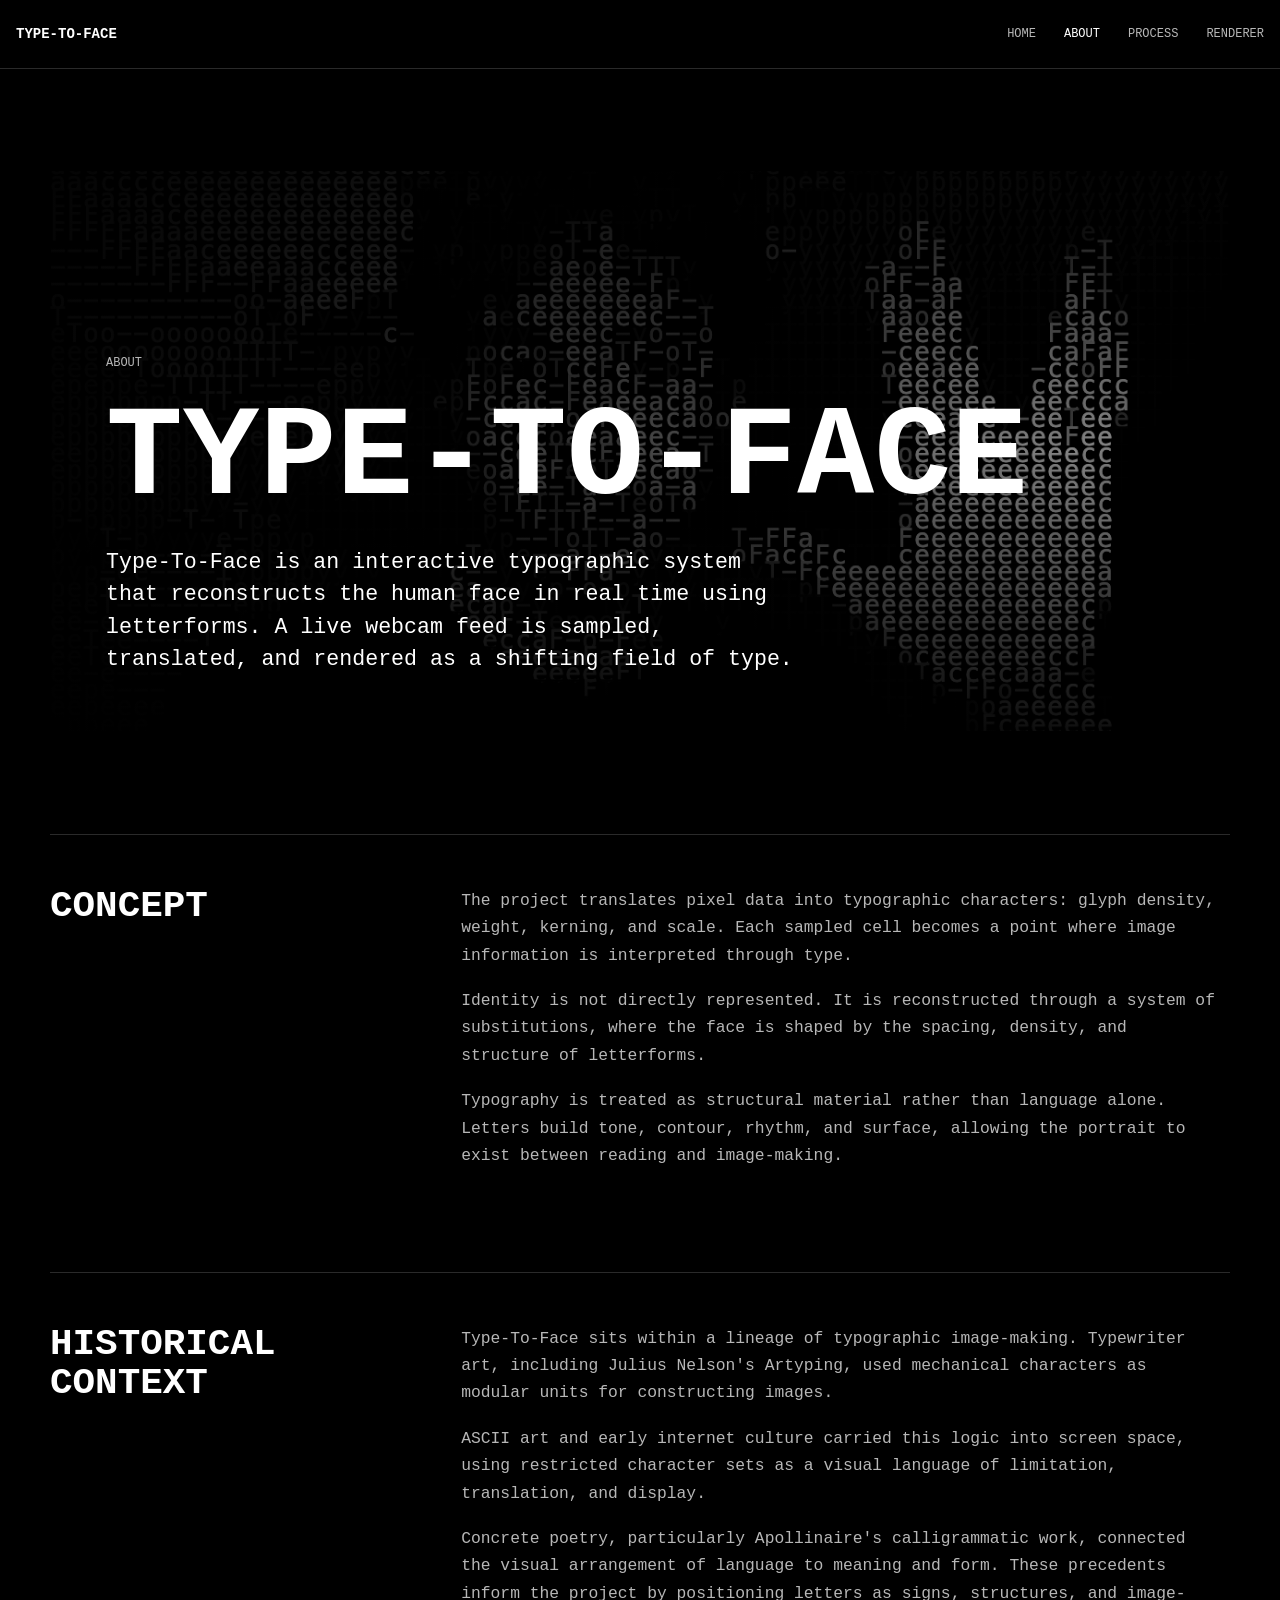
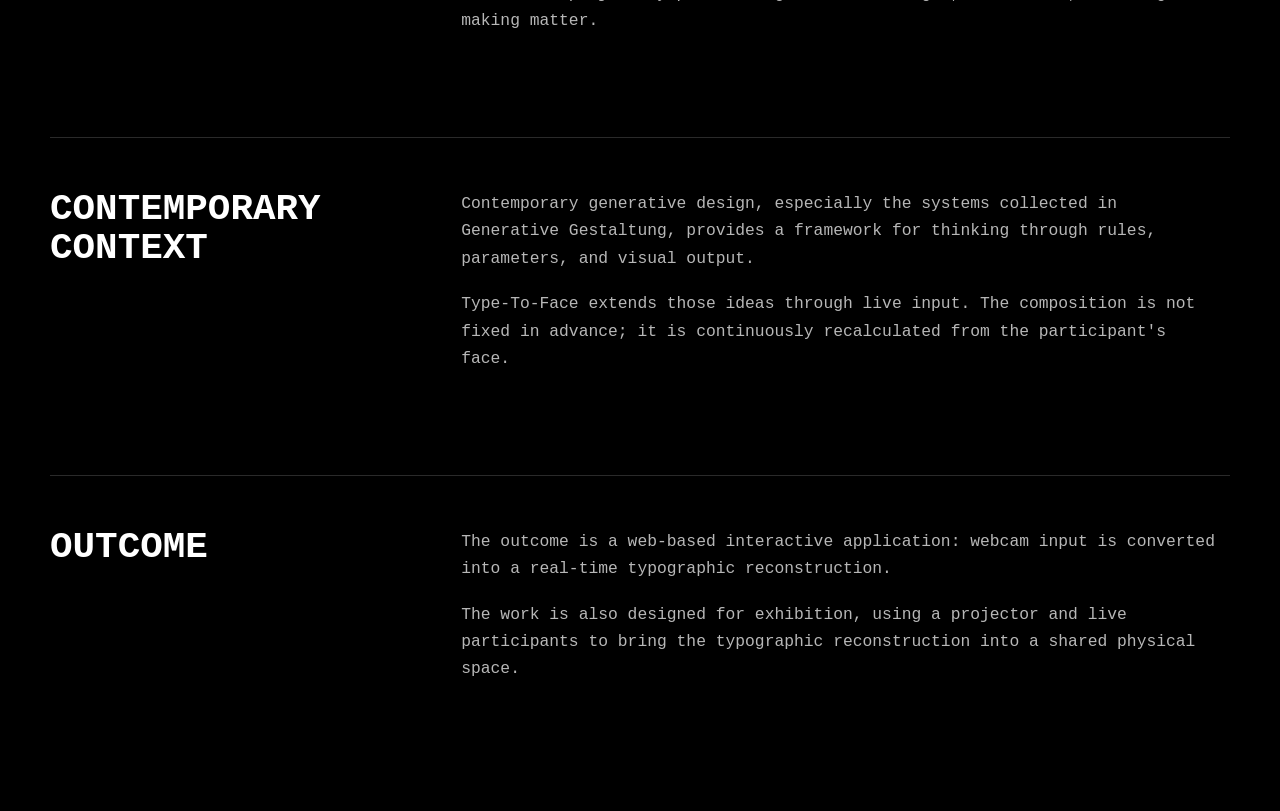
==== about.html @ c5fe8e37 "added process and about page" ====
<!doctype html>
<html lang="en">
  <head>
    <meta charset="utf-8" />
    <meta name="viewport" content="width=device-width, initial-scale=1" />
    <title>Type-To-Face | About</title>
    <link rel="stylesheet" href="style.css" />
  </head>
  <body>
    <div id="top" class="app">
      <header class="siteHeader">
        <nav class="siteNav" aria-label="Primary navigation">
          <a class="wordmark" href="index.html" aria-label="Type-To-Face home"
            >Type-To-Face</a
          >
          <div class="navLinks">
            <a href="index.html">Home</a>
            <a href="about.html" aria-current="page">About</a>
            <a href="process.html">Process</a>
            <a href="render.html">Renderer</a>
          </div>
        </nav>
      </header>

      <main class="contentPage" aria-labelledby="aboutTitle">
        <article class="textDocument">
          <!-- ABOUT HERO: edit the text here; the background image is set in style.css. -->
          <header class="pageIntro aboutIntro">
            <p class="kicker">About</p>
            <h1 id="aboutTitle">Type-To-Face</h1>
            <p class="lede">
              Type-To-Face is an interactive typographic system that
              reconstructs the human face in real time using letterforms. A live
              webcam feed is sampled, translated, and rendered as a shifting
              field of type.
            </p>
          </header>

          <!-- Concept section: keep this focused on type as material. -->
          <section class="textSection" aria-labelledby="conceptTitle">
            <h2 id="conceptTitle">Concept</h2>
            <div class="sectionBody">
              <p>
                The project translates pixel data into typographic characters:
                glyph density, weight, kerning, and scale. Each sampled cell
                becomes a point where image information is interpreted through
                type.
              </p>
              <p>
                Identity is not directly represented. It is reconstructed
                through a system of substitutions, where the face is shaped by
                the spacing, density, and structure of letterforms.
              </p>
              <p>
                Typography is treated as structural material rather than
                language alone. Letters build tone, contour, rhythm, and
                surface, allowing the portrait to exist between reading and
                image-making.
              </p>
            </div>
          </section>

          <!-- Historical context section: these references come from the proposal dossier. -->
          <section class="textSection" aria-labelledby="historyTitle">
            <h2 id="historyTitle">Historical Context</h2>
            <div class="sectionBody">
              <p>
                Type-To-Face sits within a lineage of typographic image-making.
                Typewriter art, including Julius Nelson's Artyping, used
                mechanical characters as modular units for constructing images.
              </p>
              <p>
                ASCII art and early internet culture carried this logic into
                screen space, using restricted character sets as a visual
                language of limitation, translation, and display.
              </p>
              <p>
                Concrete poetry, particularly Apollinaire's calligrammatic work,
                connected the visual arrangement of language to meaning and
                form. These precedents inform the project by positioning letters
                as signs, structures, and image-making matter.
              </p>
            </div>
          </section>

          <!-- Contemporary context section: keep the focus on generative design and live input. -->
          <section class="textSection" aria-labelledby="contemporaryTitle">
            <h2 id="contemporaryTitle">Contemporary Context</h2>
            <div class="sectionBody">
              <p>
                Contemporary generative design, especially the systems collected
                in Generative Gestaltung, provides a framework for thinking
                through rules, parameters, and visual output.
              </p>
              <p>
                Type-To-Face extends those ideas through live input. The
                composition is not fixed in advance; it is continuously
                recalculated from the participant's face.
              </p>
            </div>
          </section>

          <!-- Outcome section: update this if the exhibition format changes. -->
          <section class="textSection" aria-labelledby="outcomeTitle">
            <h2 id="outcomeTitle">Outcome</h2>
            <div class="sectionBody">
              <p>
                The outcome is a web-based interactive application: webcam input
                is converted into a real-time typographic reconstruction.
              </p>
              <p>
                The work is also designed for exhibition, using a projector and
                live participants to bring the typographic reconstruction into a
                shared physical space.
              </p>
            </div>
          </section>
        </article>
      </main>
    </div>
  </body>
</html>
---- style.css ----
:root {
  --bg: #000000;
  --surface: #050505;
  --surface-strong: #0d0d0d;
  --text: #ffffff;
  --muted: #b7b7b7;
  --line: #2a2a2a;
  --line-strong: #ffffff;
}

* {
  box-sizing: border-box;
}

html {
  background: var(--bg);
  scroll-behavior: smooth;
}

body {
  margin: 0;
  min-height: 100vh;
  font-family: "IBM Plex Mono", "SFMono-Regular", Menlo, Consolas, monospace;
  background: var(--bg);
  color: var(--text);
  letter-spacing: 0;
}

a {
  color: inherit;
}

.app {
  min-height: 100vh;
  min-height: 100svh;
  background: var(--bg);
}

.srOnly {
  position: absolute;
  width: 1px;
  height: 1px;
  padding: 0;
  overflow: hidden;
  clip: rect(0, 0, 0, 0);
  white-space: nowrap;
  border: 0;
}

/* Homepage shell */
.homePage {
  display: grid;
  grid-template-rows: auto minmax(0, 1fr) auto;
}

.siteHeader {
  position: relative;
  z-index: 3;
  border-bottom: 1px solid var(--line);
}

.siteNav {
  width: min(1280px, calc(100% - 32px));
  min-height: 68px;
  margin: 0 auto;
  display: flex;
  align-items: center;
  justify-content: space-between;
  gap: 24px;
}

.wordmark,
.navLinks a {
  text-decoration: none;
  text-transform: uppercase;
}

.wordmark {
  color: var(--text);
  font-size: 0.875rem;
  font-weight: 700;
  line-height: 1.2;
}

.navLinks {
  display: flex;
  flex-wrap: wrap;
  align-items: center;
  justify-content: flex-end;
  gap: clamp(14px, 2.2vw, 28px);
  color: var(--muted);
  font-size: 0.75rem;
  line-height: 1.2;
}

.navLinks a {
  color: inherit;
  text-underline-offset: 4px;
  transition: color 160ms ease;
}

.navLinks a:hover,
.navLinks a[aria-current="page"] {
  color: var(--text);
}

.homeMain {
  min-height: 0;
  display: grid;
}

/* The hero canvas remains full-bleed; only the call to action sits above it. */
.hero {
  position: relative;
  min-height: 480px;
  overflow: hidden;
  background: var(--bg);
}

.heroCanvas {
  position: absolute;
  inset: 0;
  display: block;
  width: 100%;
  height: 100%;
  background: var(--bg);
}

.heroContent {
  position: absolute;
  inset: 0;
  z-index: 1;
  display: flex;
  align-items: center;
  justify-content: flex-end;
  padding: clamp(40px, 8vh, 84px) 24px;
  flex-direction: column;
  pointer-events: none;
}

.heroCta,
button {
  min-height: 40px;
  padding: 8px 12px;
  border: 1px solid var(--line-strong);
  border-radius: 8px;
  background: var(--bg);
  color: var(--text);
  font: inherit;
  line-height: 1.2;
  text-decoration: none;
  cursor: pointer;
}

.heroCta {
  display: inline-flex;
  align-items: center;
  justify-content: center;
  min-height: 48px;
  padding: 13px 18px;
  border-radius: 8px;
  background: var(--text);
  color: var(--bg);
  font-size: 0.8125rem;
  font-weight: 700;
  line-height: 1;
  text-transform: uppercase;
  pointer-events: auto;
  transition:
    background-color 160ms ease,
    color 160ms ease,
    transform 160ms ease;
}

button.primary {
  border-color: var(--line-strong);
  background: var(--text);
  color: var(--bg);
  font-weight: 700;
}

.heroCta:hover,
button:hover:not(:disabled) {
  background: var(--text);
  color: var(--bg);
}

.heroCta:hover {
  background: var(--bg);
  color: var(--text);
  transform: translateY(-1px);
}

button.primary:hover:not(:disabled) {
  background: var(--bg);
  color: var(--text);
}

.wordmark:focus-visible,
.navLinks a:focus-visible,
.heroCta:focus-visible,
.siteFooter a:focus-visible,
button:focus-visible,
input:focus-visible,
select:focus-visible {
  outline: 2px solid var(--text);
  outline-offset: 3px;
}

button:disabled {
  opacity: 0.45;
  cursor: not-allowed;
}

/* Footer mirrors the navbar rhythm and keeps project context understated. */
.siteFooter {
  position: relative;
  z-index: 2;
  border-top: 1px solid var(--line);
}

.footerInner {
  width: min(1280px, calc(100% - 32px));
  min-height: 76px;
  margin: 0 auto;
  display: grid;
  grid-template-columns: minmax(140px, 0.8fr) minmax(180px, 1fr) auto;
  align-items: center;
  gap: 18px;
  color: var(--muted);
  font-size: 0.75rem;
  line-height: 1.4;
}

.footerInner p {
  margin: 0;
}

.footerTitle {
  color: var(--text);
  font-weight: 700;
  text-transform: uppercase;
}

.footerMeta {
  justify-self: end;
}

.studio {
  width: min(1280px, calc(100% - 32px));
  margin: 0 auto;
  padding: 28px 0 48px;
  display: grid;
  gap: 16px;
}

.studioStandalone {
  padding-top: 28px;
}

/* Text pages: about/process copy is edited in the matching HTML sections. */
.contentPage {
  width: min(1180px, calc(100% - 32px));
  margin: 0 auto;
  padding: clamp(48px, 8vw, 116px) 0 clamp(72px, 10vw, 140px);
}

.textDocument {
  display: grid;
  gap: clamp(56px, 8vw, 104px);
}

.pageIntro {
  max-width: 980px;
  display: grid;
  gap: clamp(18px, 3vw, 30px);
}

.aboutIntro {
  position: relative;
  max-width: none;
  min-height: 560px;
  padding: 56px;
  align-content: end;
  overflow: hidden;
  isolation: isolate;
}

.aboutIntro::before,
.aboutIntro::after {
  position: absolute;
  inset: 0;
  content: "";
}

.aboutIntro::before {
  z-index: -2;
  background-image: url("assets/about-ascii-portrait.png");
  background-position: center;
  background-size: cover;
  opacity: 0.84;
}

.aboutIntro::after {
  z-index: -1;
  background:
    linear-gradient(
      90deg,
      rgba(0, 0, 0, 0.92) 0%,
      rgba(0, 0, 0, 0.64) 48%,
      rgba(0, 0, 0, 0.16) 100%
    ),
    linear-gradient(
      0deg,
      rgba(0, 0, 0, 0.9) 0%,
      rgba(0, 0, 0, 0.14) 50%,
      rgba(0, 0, 0, 0.72) 100%
    );
}

.aboutIntro .kicker,
.aboutIntro h1,
.aboutIntro .lede {
  position: relative;
  z-index: 1;
}

.aboutIntro .lede {
  max-width: 690px;
}

.pageIntroCompact {
  max-width: 840px;
}

.kicker {
  margin: 0;
  color: var(--muted);
  font-size: 0.75rem;
  line-height: 1.2;
  text-transform: uppercase;
}

.pageIntro h1 {
  margin: 0;
  color: var(--text);
  font-size: 8rem;
  font-weight: 700;
  line-height: 0.9;
  text-transform: uppercase;
  overflow-wrap: break-word;
}

.pageIntroCompact h1 {
  font-size: 7rem;
}

.lede {
  max-width: 760px;
  margin: 0;
  color: var(--text);
  font-size: 1.35rem;
  line-height: 1.5;
}

.textSection {
  display: grid;
  grid-template-columns: minmax(360px, 0.42fr) minmax(0, 760px);
  gap: clamp(28px, 4vw, 56px);
  padding-top: clamp(28px, 5vw, 52px);
  border-top: 1px solid var(--line);
}

.textSection h2 {
  margin: 0;
  color: var(--text);
  font-size: 2.35rem;
  font-weight: 700;
  line-height: 1.04;
  text-transform: uppercase;
}

.sectionBody {
  display: grid;
  gap: 18px;
}

.sectionBody p {
  margin: 0;
  color: var(--muted);
  font-size: 1.02rem;
  line-height: 1.68;
}

.stageList {
  margin: 0;
  padding: 0;
  display: grid;
  gap: 0;
  list-style: none;
}

.stageList li {
  display: grid;
  grid-template-columns: minmax(130px, 0.42fr) minmax(0, 1fr);
  gap: 18px;
  padding: 16px 0;
  border-top: 1px solid var(--line);
}

.stageList li:first-child {
  padding-top: 0;
  border-top: 0;
}

.stageList strong {
  color: var(--text);
  font-size: 0.78rem;
  line-height: 1.5;
  text-transform: uppercase;
}

.stageList span {
  color: var(--muted);
  font-size: 1.02rem;
  line-height: 1.68;
}

.sectionHeader {
  display: flex;
  align-items: end;
  justify-content: space-between;
  gap: 16px;
  padding-bottom: 14px;
  border-bottom: 1px solid var(--line);
}

.sectionHeader h1,
.sectionHeader h2 {
  margin: 0;
  font-size: 2rem;
  line-height: 1.1;
  text-transform: uppercase;
}

.sectionHeader p {
  margin: 0;
  color: var(--muted);
  line-height: 1.4;
}

.toolbar,
.presets {
  display: flex;
  flex-wrap: wrap;
  gap: 10px;
  align-items: center;
  padding: 12px;
  border: 1px solid var(--line);
  border-radius: 8px;
  background: var(--surface);
}

.presets span {
  color: var(--muted);
}

.layout {
  display: grid;
  grid-template-columns: minmax(280px, 340px) minmax(0, 1fr);
  gap: 16px;
  align-items: start;
}

.controls {
  position: sticky;
  top: 16px;
  max-height: calc(100vh - 32px);
  max-height: calc(100svh - 32px);
  overflow: auto;
  padding: 14px;
  background: var(--surface);
  border: 1px solid var(--line);
  border-radius: 8px;
  display: grid;
  gap: 10px;
  align-content: start;
}

.controls h2 {
  margin: 0 0 6px;
  font-size: 1rem;
  text-transform: uppercase;
}

.control {
  display: grid;
  gap: 5px;
  color: var(--muted);
  font-size: 0.84rem;
  line-height: 1.35;
}

.control.inline {
  grid-template-columns: auto 1fr;
  align-items: center;
  gap: 8px;
}

.control input[type="text"],
.control select {
  width: 100%;
  min-height: 36px;
  padding: 6px 8px;
  border: 1px solid var(--line);
  border-radius: 8px;
  background: var(--bg);
  color: var(--text);
  font: inherit;
}

.control input[type="range"] {
  width: 100%;
  accent-color: var(--text);
}

.control input[type="checkbox"] {
  width: 16px;
  height: 16px;
  margin: 0;
  accent-color: var(--text);
}

.control output {
  color: var(--text);
  font-size: 0.78rem;
}

.stage {
  min-width: 0;
  padding: 12px;
  border: 1px solid var(--line);
  border-radius: 8px;
  background: var(--surface);
}

.canvasWrap {
  min-height: 320px;
  overflow: auto;
  border: 1px solid var(--line);
  border-radius: 8px;
  background: var(--bg);
}

#output {
  display: block;
  width: auto;
  height: auto;
  margin: 0;
}

#video {
  display: none;
}

.status,
.stats {
  margin: 10px 0 0;
  color: var(--muted);
  font-size: 0.84rem;
  line-height: 1.4;
}

@media (max-width: 980px) {
  .hero {
    min-height: 430px;
  }

  .pageIntro h1,
  .pageIntroCompact h1 {
    font-size: 5.5rem;
  }

  .aboutIntro {
    min-height: 520px;
    padding: 40px;
  }

  .lede {
    font-size: 1.22rem;
  }

  .textSection {
    grid-template-columns: 1fr;
  }

  .textSection h2 {
    font-size: 2rem;
  }

  .layout {
    grid-template-columns: 1fr;
  }

  .controls {
    position: static;
    max-height: none;
  }
}

@media (max-width: 640px) {
  .siteNav {
    width: calc(100% - 24px);
    min-height: auto;
    padding: 14px 0;
    align-items: flex-start;
    flex-direction: column;
    gap: 12px;
  }

  .navLinks {
    width: 100%;
    justify-content: space-between;
    gap: 10px;
    font-size: 0.72rem;
  }

  .hero {
    min-height: 390px;
  }

  .heroContent {
    padding: 32px 12px 44px;
  }

  .heroCta {
    min-height: 46px;
    padding: 12px 16px;
  }

  .studio {
    width: calc(100% - 24px);
    padding: 20px 0 36px;
  }

  .contentPage {
    width: calc(100% - 24px);
    padding: 40px 0 72px;
  }

  .textDocument {
    gap: 52px;
  }

  .pageIntro h1,
  .pageIntroCompact h1 {
    font-size: 3rem;
  }

  .aboutIntro {
    min-height: 520px;
    padding: 28px 18px;
  }

  .aboutIntro::before {
    background-position: 58% center;
    opacity: 0.68;
  }

  .aboutIntro::after {
    background:
      linear-gradient(
        90deg,
        rgba(0, 0, 0, 0.94) 0%,
        rgba(0, 0, 0, 0.74) 58%,
        rgba(0, 0, 0, 0.22) 100%
      ),
      linear-gradient(
        0deg,
        rgba(0, 0, 0, 0.92) 0%,
        rgba(0, 0, 0, 0.2) 48%,
        rgba(0, 0, 0, 0.78) 100%
      );
  }

  .lede {
    font-size: 1.05rem;
  }

  .textSection {
    gap: 20px;
    padding-top: 28px;
  }

  .textSection h2 {
    font-size: 1.55rem;
  }

  .sectionBody p,
  .stageList span {
    font-size: 0.96rem;
  }

  .stageList li {
    grid-template-columns: 1fr;
    gap: 6px;
  }

  .sectionHeader {
    display: grid;
    align-items: start;
  }

  .footerInner {
    width: calc(100% - 24px);
    min-height: auto;
    padding: 16px 0;
    grid-template-columns: 1fr;
    gap: 6px;
  }

  .footerMeta {
    justify-self: start;
  }

  .sectionHeader h1,
  .sectionHeader h2 {
    font-size: 1.5rem;
  }

  .toolbar,
  .presets {
    padding: 10px;
  }

  .canvasWrap {
    min-height: 240px;
  }
}
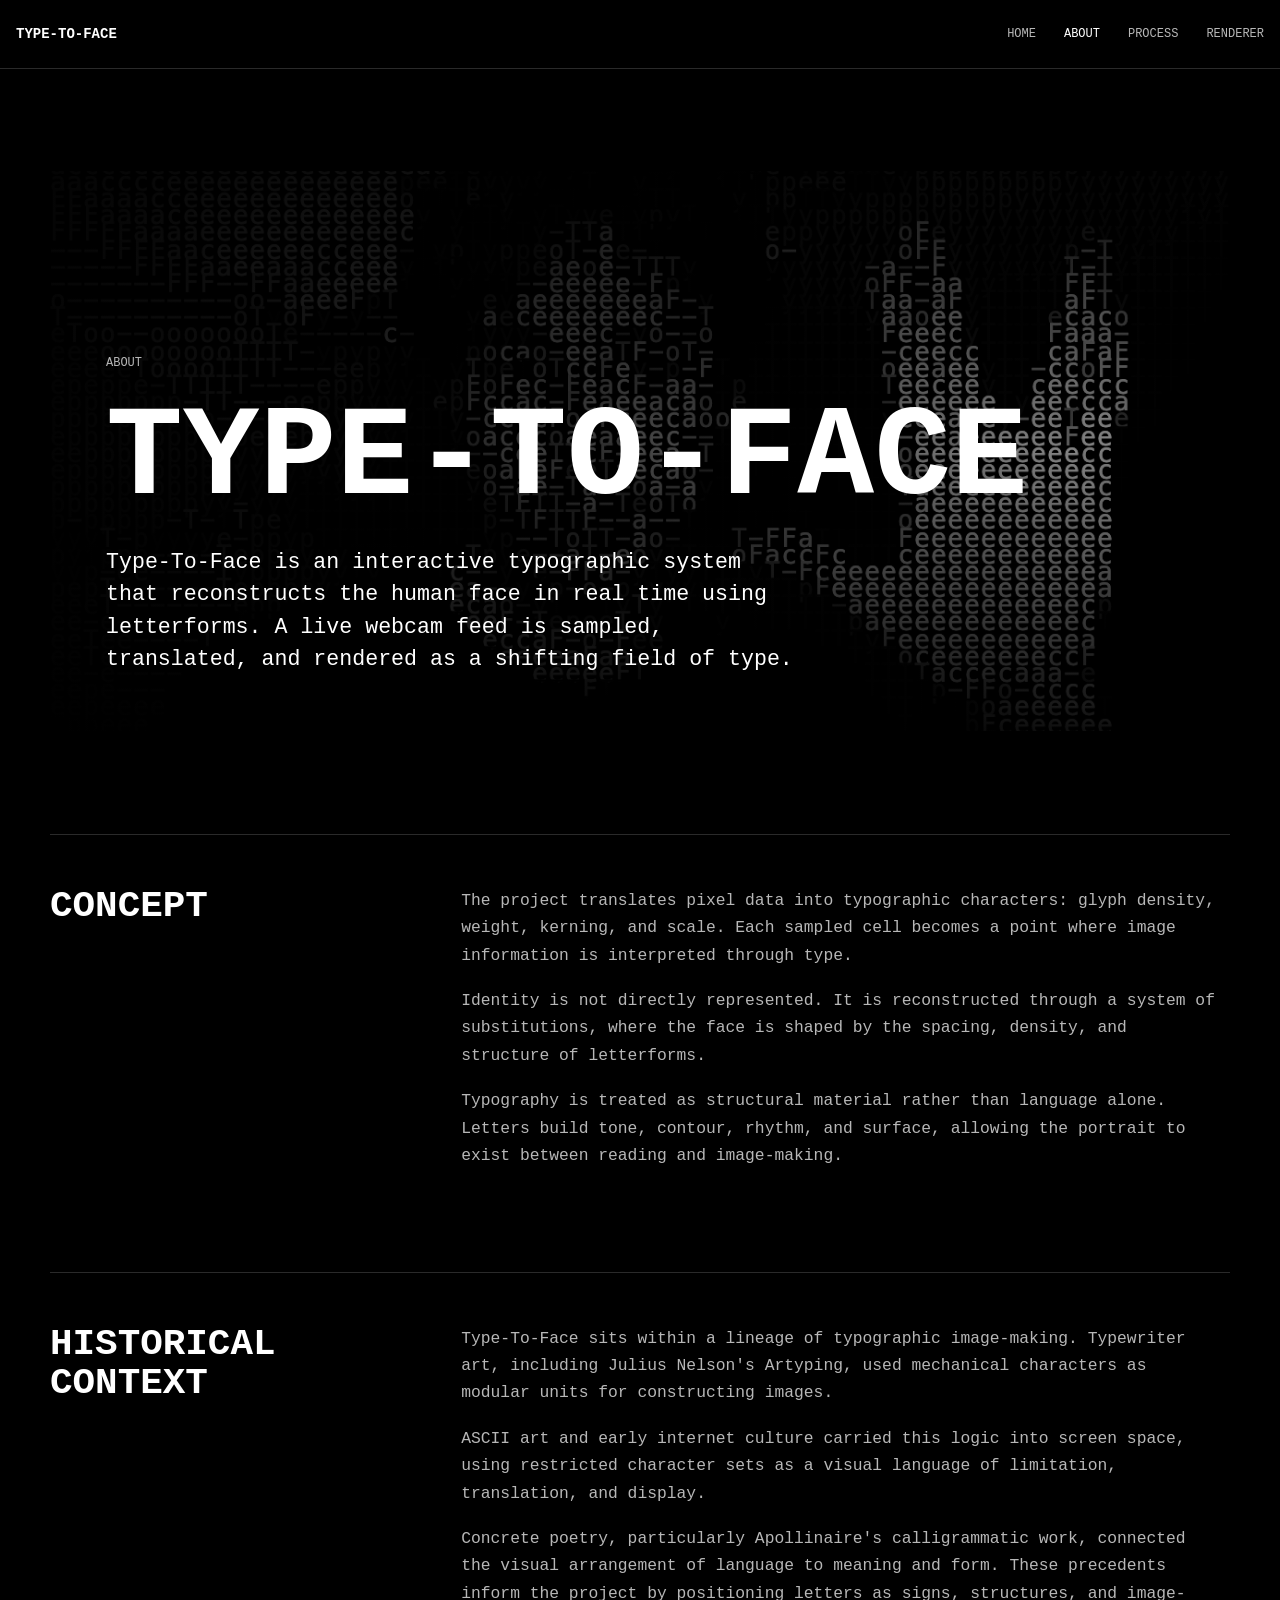
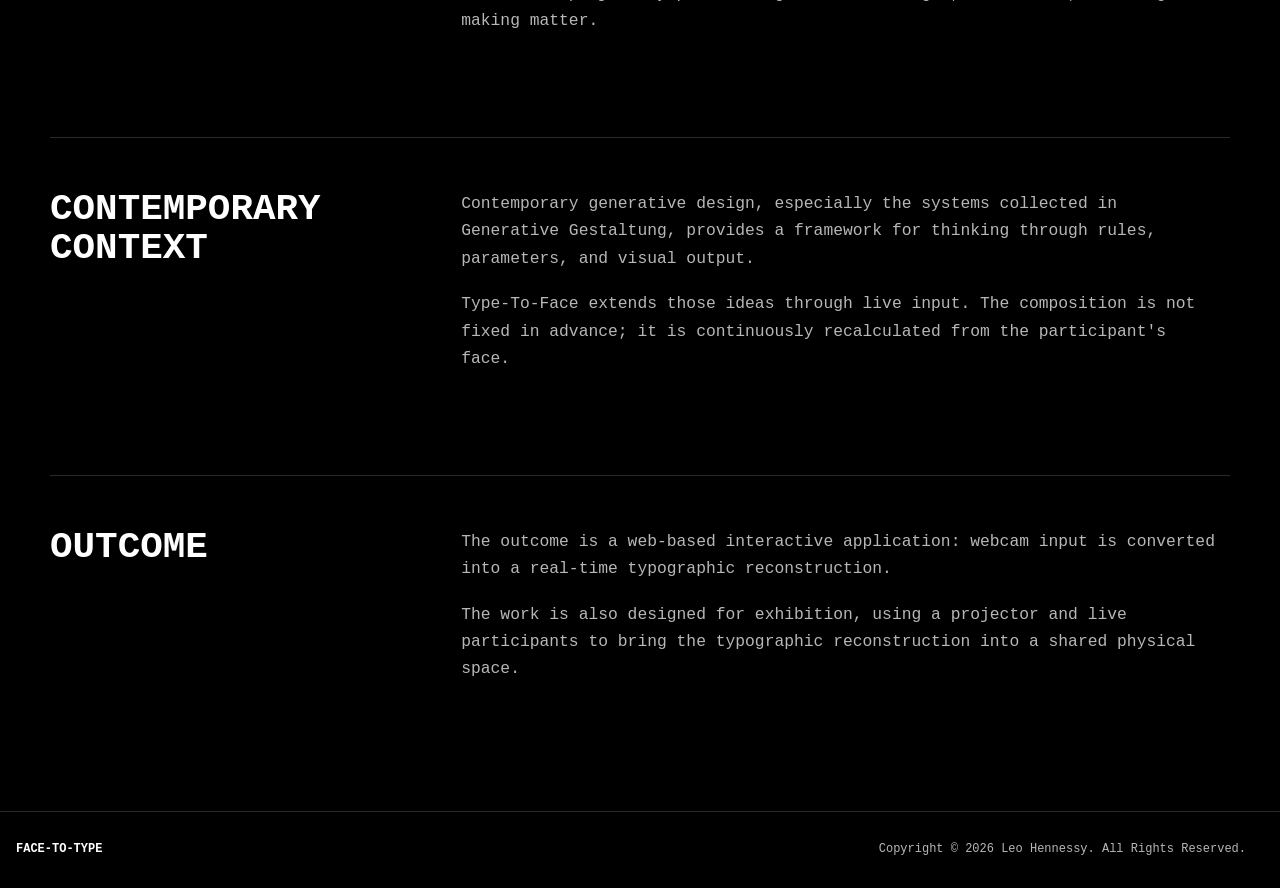
==== commit 416d2ef4: "adjusted renderer ui" ====
--- a/about.html
+++ b/about.html
@@ -117,6 +117,15 @@
           </section>
         </article>
       </main>
+
+      <footer class="siteFooter">
+        <div class="footerInner">
+          <p class="footerTitle">Face-To-Type</p>
+          <p class="footerMeta">
+            Copyright © 2026 Leo Hennessy. All Rights Reserved.
+          </p>
+        </div>
+      </footer>
     </div>
   </body>
 </html>
--- a/style.css
+++ b/style.css
@@ -33,6 +33,8 @@
 .app {
   min-height: 100vh;
   min-height: 100svh;
+  display: grid;
+  grid-template-rows: auto 1fr auto;
   background: var(--bg);
 }
 
@@ -467,22 +469,26 @@
 
 .layout {
   display: grid;
-  grid-template-columns: minmax(280px, 340px) minmax(0, 1fr);
   gap: 16px;
-  align-items: start;
+}
+
+.rendererLayout {
+  grid-template-columns: 1fr;
+}
+
+.configPanel {
+  display: grid;
+  gap: 16px;
 }
 
 .controls {
-  position: sticky;
-  top: 16px;
-  max-height: calc(100vh - 32px);
-  max-height: calc(100svh - 32px);
-  overflow: auto;
+  min-width: 0;
   padding: 14px;
   background: var(--surface);
   border: 1px solid var(--line);
   border-radius: 8px;
   display: grid;
+  grid-template-columns: repeat(auto-fit, minmax(220px, 1fr));
   gap: 10px;
   align-content: start;
 }
@@ -491,6 +497,7 @@
   margin: 0 0 6px;
   font-size: 1rem;
   text-transform: uppercase;
+  grid-column: 1 / -1;
 }
 
 .control {
@@ -537,7 +544,9 @@
 }
 
 .stage {
+  width: min(100%, 980px);
   min-width: 0;
+  justify-self: center;
   padding: 12px;
   border: 1px solid var(--line);
   border-radius: 8px;
@@ -546,7 +555,9 @@
 
 .canvasWrap {
   min-height: 320px;
-  overflow: auto;
+  overflow: hidden;
+  display: grid;
+  place-items: center;
   border: 1px solid var(--line);
   border-radius: 8px;
   background: var(--bg);
@@ -556,7 +567,7 @@
   display: block;
   width: auto;
   height: auto;
-  margin: 0;
+  margin: auto;
 }
 
 #video {
@@ -600,11 +611,6 @@
 
   .layout {
     grid-template-columns: 1fr;
-  }
-
-  .controls {
-    position: static;
-    max-height: none;
   }
 }
 
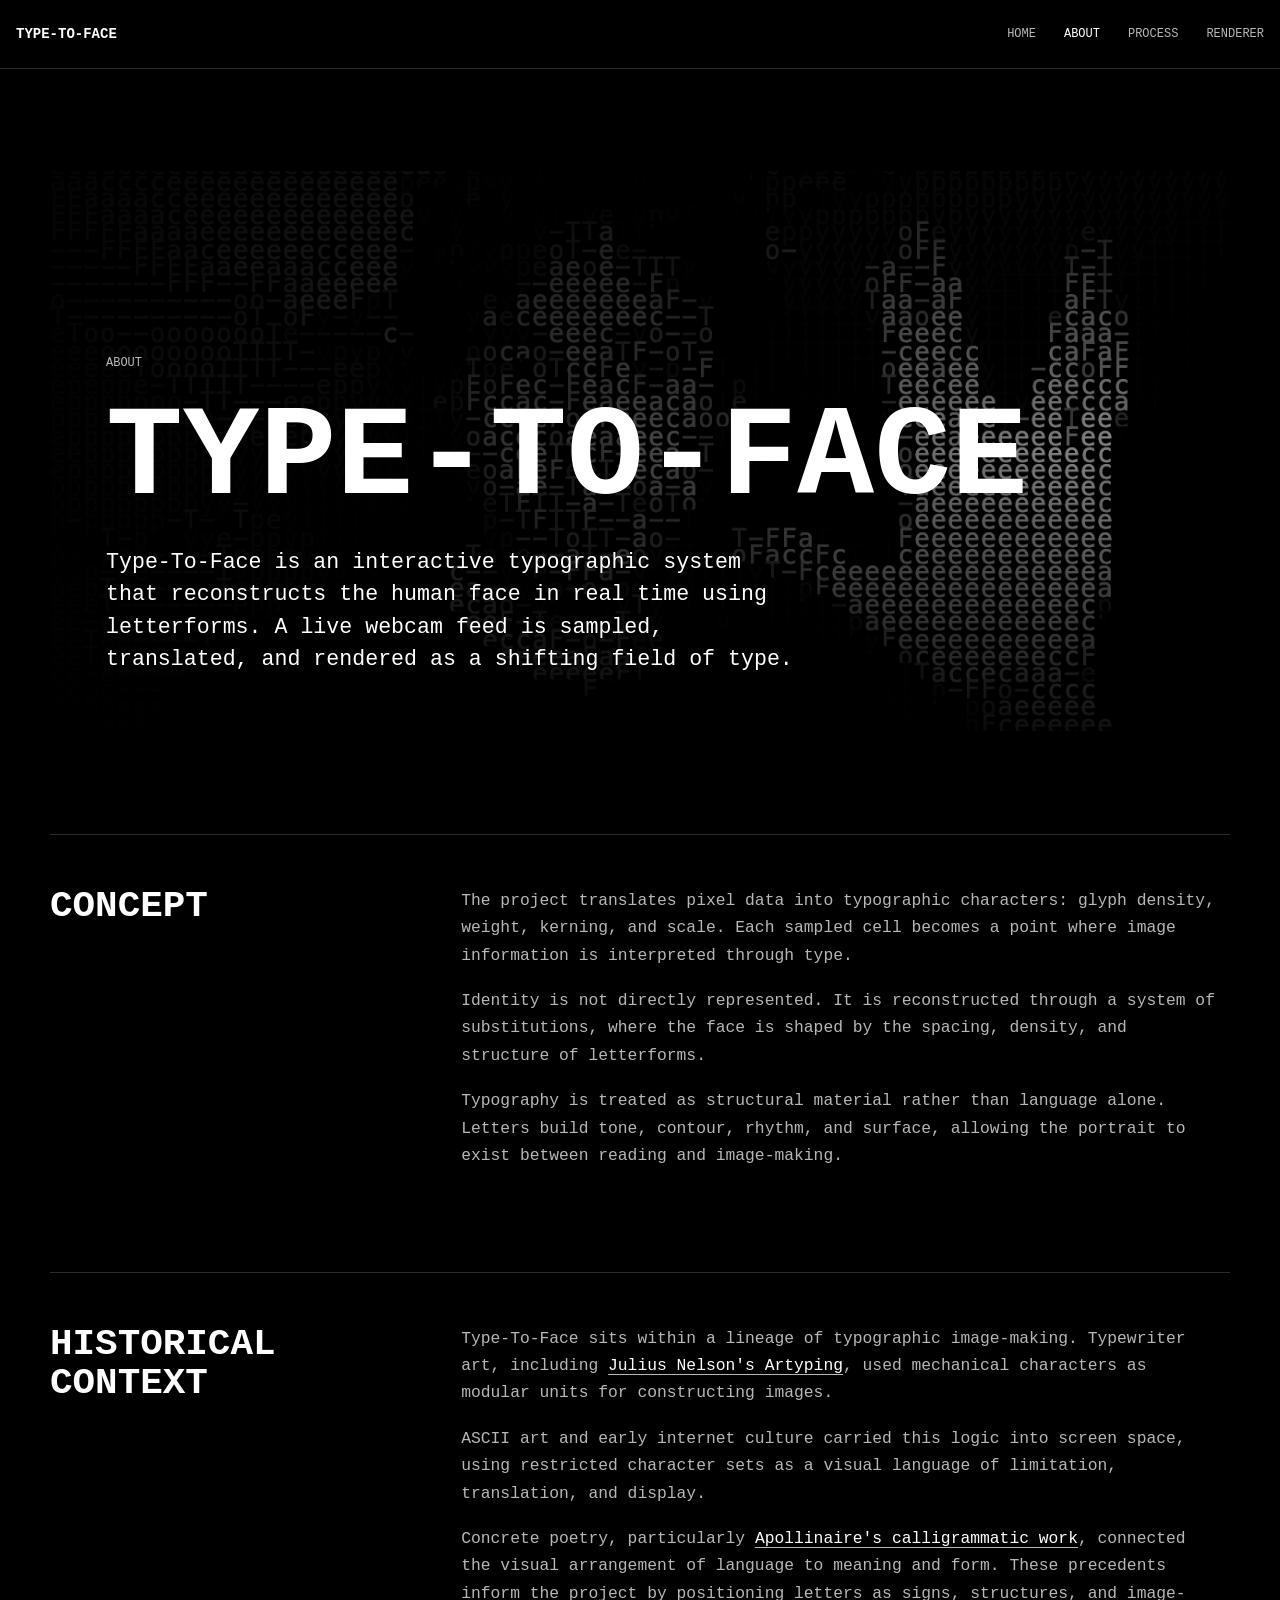
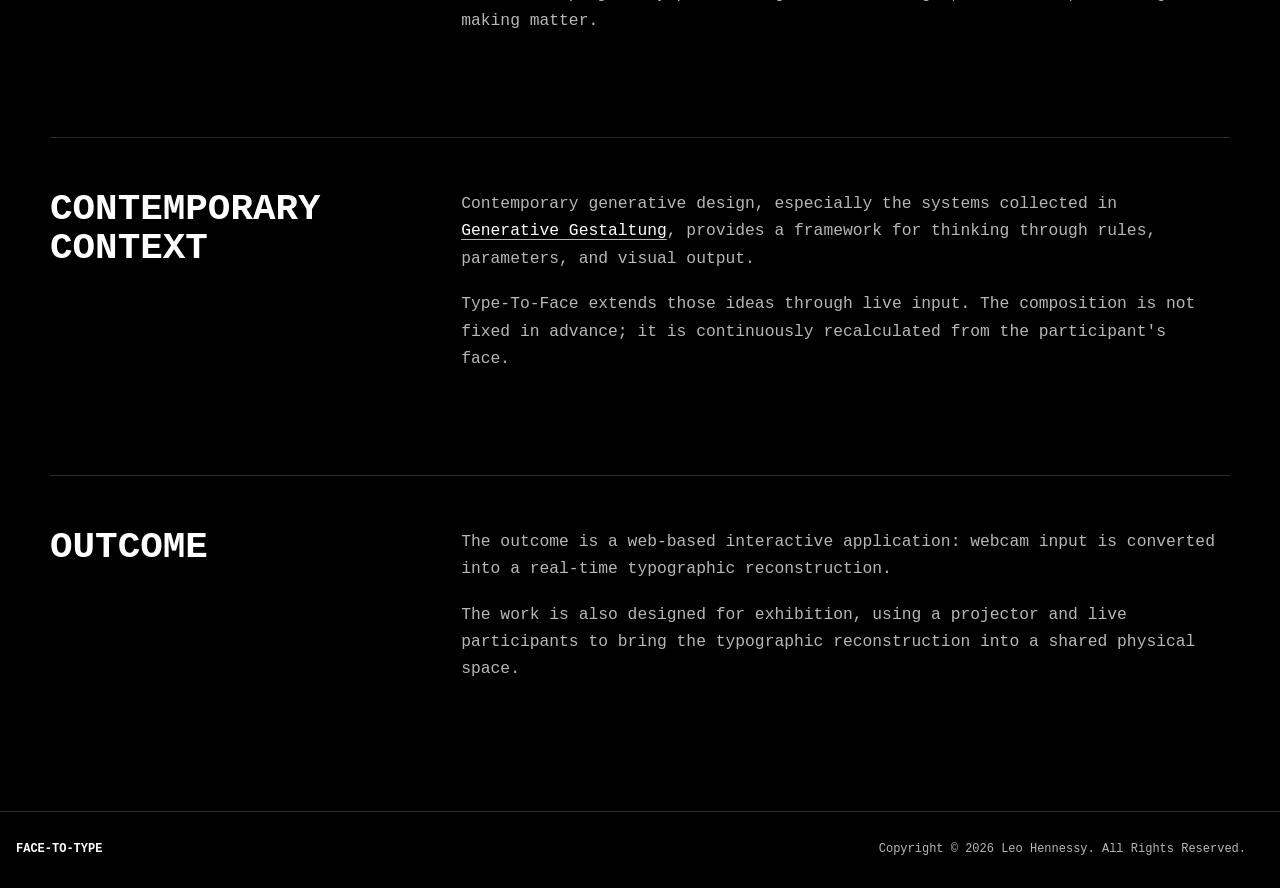
==== commit d625e7dc: "added links for references" ====
--- a/about.html
+++ b/about.html
@@ -66,8 +66,14 @@
             <div class="sectionBody">
               <p>
                 Type-To-Face sits within a lineage of typographic image-making.
-                Typewriter art, including Julius Nelson's Artyping, used
-                mechanical characters as modular units for constructing images.
+                Typewriter art, including
+                <a
+                  href="https://archive.org/details/Artyping"
+                  target="_blank"
+                  rel="noreferrer"
+                  >Julius Nelson's Artyping</a
+                >, used mechanical characters as modular units for constructing
+                images.
               </p>
               <p>
                 ASCII art and early internet culture carried this logic into
@@ -75,8 +81,13 @@
                 language of limitation, translation, and display.
               </p>
               <p>
-                Concrete poetry, particularly Apollinaire's calligrammatic work,
-                connected the visual arrangement of language to meaning and
+                Concrete poetry, particularly
+                <a
+                  href="https://publicdomainreview.org/collection/apollinaire-s-calligrammes-1918/"
+                  target="_blank"
+                  rel="noreferrer"
+                  >Apollinaire's calligrammatic work</a
+                >, connected the visual arrangement of language to meaning and
                 form. These precedents inform the project by positioning letters
                 as signs, structures, and image-making matter.
               </p>
@@ -89,8 +100,14 @@
             <div class="sectionBody">
               <p>
                 Contemporary generative design, especially the systems collected
-                in Generative Gestaltung, provides a framework for thinking
-                through rules, parameters, and visual output.
+                in
+                <a
+                  href="http://www.generative-gestaltung.de/2/"
+                  target="_blank"
+                  rel="noreferrer"
+                  >Generative Gestaltung</a
+                >, provides a framework for thinking through rules, parameters,
+                and visual output.
               </p>
               <p>
                 Type-To-Face extends those ideas through live input. The
--- a/style.css
+++ b/style.css
@@ -394,6 +394,16 @@
   line-height: 1.68;
 }
 
+.sectionBody a {
+  color: var(--text);
+  text-decoration-color: var(--muted);
+  text-underline-offset: 4px;
+}
+
+.sectionBody a:hover {
+  text-decoration-color: var(--text);
+}
+
 .stageList {
   margin: 0;
   padding: 0;
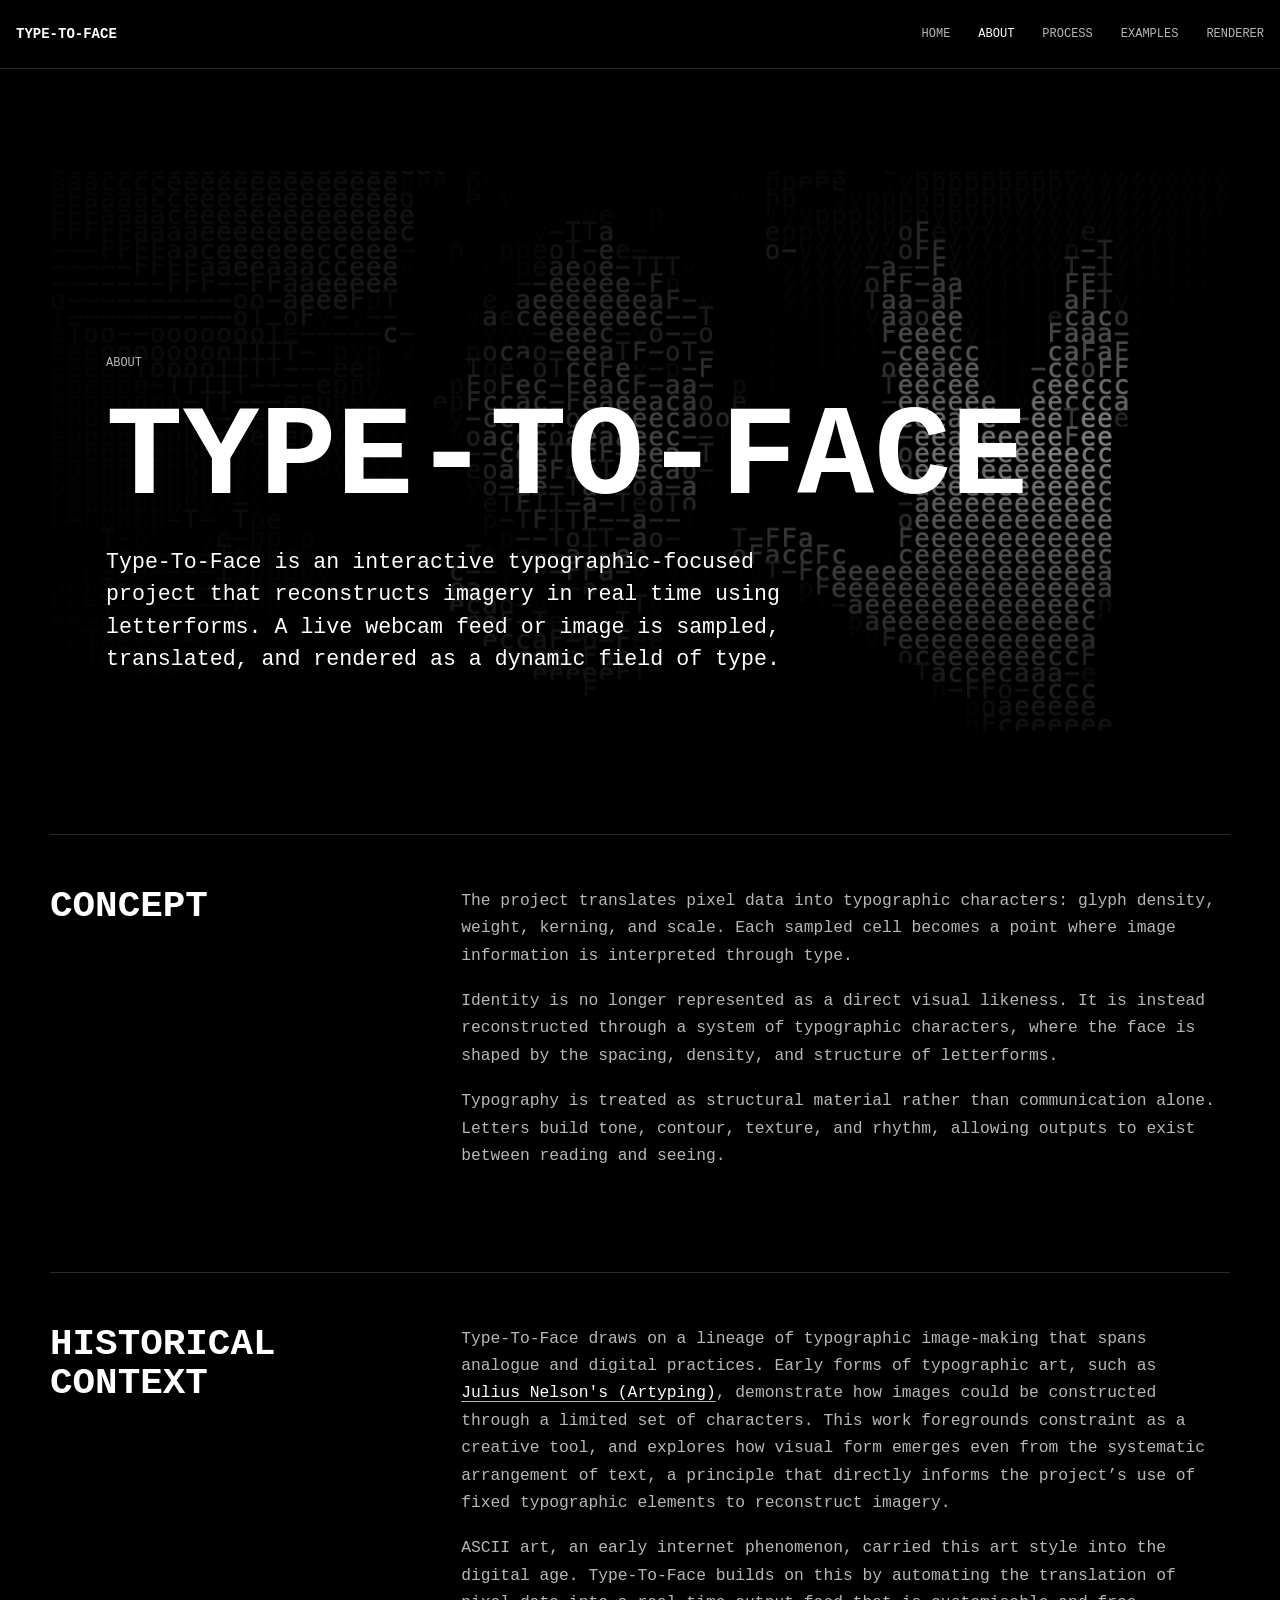
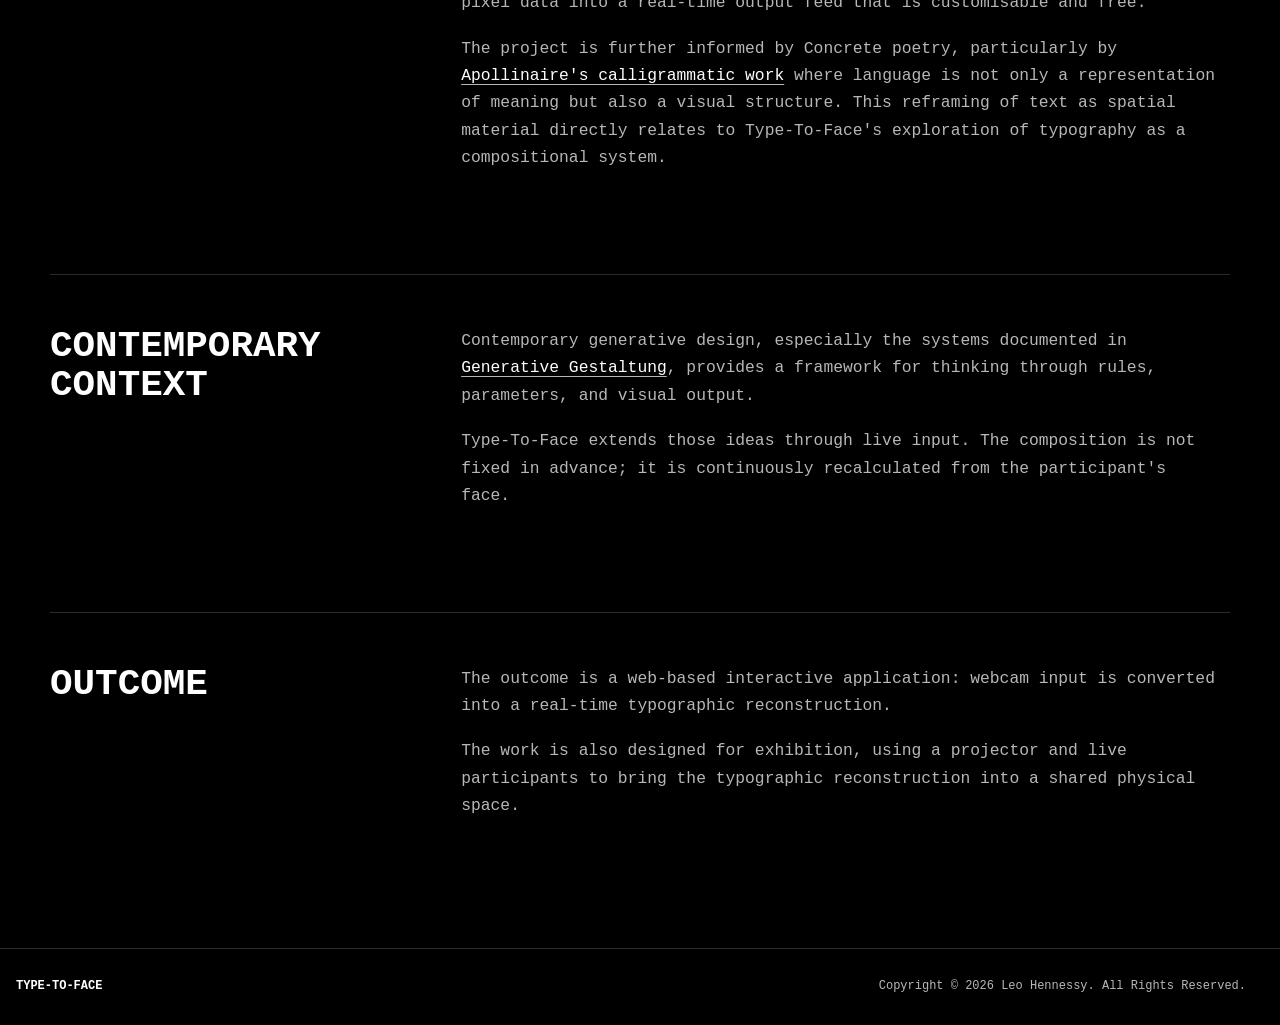
==== commit 44be1740: "Feat: Gallery page" ====
--- a/about.html
+++ b/about.html
@@ -17,6 +17,7 @@
             <a href="index.html">Home</a>
             <a href="about.html" aria-current="page">About</a>
             <a href="process.html">Process</a>
+            <a href="examples.html">Examples</a>
             <a href="render.html">Renderer</a>
           </div>
         </nav>
@@ -29,9 +30,9 @@
             <p class="kicker">About</p>
             <h1 id="aboutTitle">Type-To-Face</h1>
             <p class="lede">
-              Type-To-Face is an interactive typographic system that
-              reconstructs the human face in real time using letterforms. A live
-              webcam feed is sampled, translated, and rendered as a shifting
+              Type-To-Face is an interactive typographic-focused project that
+              reconstructs imagery in real time using letterforms. A live
+              webcam feed or image is sampled, translated, and rendered as a dynamic
               field of type.
             </p>
           </header>
@@ -47,15 +48,15 @@
                 type.
               </p>
               <p>
-                Identity is not directly represented. It is reconstructed
-                through a system of substitutions, where the face is shaped by
+                Identity is no longer represented as a direct visual likeness. It is instead reconstructed
+                through a system of typographic characters, where the face is shaped by
                 the spacing, density, and structure of letterforms.
               </p>
               <p>
                 Typography is treated as structural material rather than
-                language alone. Letters build tone, contour, rhythm, and
-                surface, allowing the portrait to exist between reading and
-                image-making.
+                communication alone. Letters build tone, contour, texture, and
+                rhythm, allowing outputs to exist between reading and
+                seeing.
               </p>
             </div>
           </section>
@@ -65,31 +66,28 @@
             <h2 id="historyTitle">Historical Context</h2>
             <div class="sectionBody">
               <p>
-                Type-To-Face sits within a lineage of typographic image-making.
-                Typewriter art, including
+                Type-To-Face draws on a lineage of typographic image-making that spans analogue and digital practices.
+                Early forms of typographic art, such as
                 <a
                   href="https://archive.org/details/Artyping"
                   target="_blank"
                   rel="noreferrer"
-                  >Julius Nelson's Artyping</a
-                >, used mechanical characters as modular units for constructing
-                images.
+                  >Julius Nelson's (Artyping)</a
+                >, demonstrate how images could be constructed through a limited set of characters. This work foregrounds constraint as a creative tool, and explores how visual form emerges even from the systematic arrangement of text, a principle that directly informs the project’s use of fixed typographic elements to reconstruct imagery.
               </p>
               <p>
-                ASCII art and early internet culture carried this logic into
-                screen space, using restricted character sets as a visual
-                language of limitation, translation, and display.
-              </p>
+                ASCII art, an early internet phenomenon, carried this art style into
+                the digital age. Type-To-Face builds on this by automating the translation of pixel data into a real-time output feed that is customisable and free.
               <p>
-                Concrete poetry, particularly
+                The project is further informed by Concrete poetry, particularly by
                 <a
                   href="https://publicdomainreview.org/collection/apollinaire-s-calligrammes-1918/"
                   target="_blank"
                   rel="noreferrer"
                   >Apollinaire's calligrammatic work</a
-                >, connected the visual arrangement of language to meaning and
-                form. These precedents inform the project by positioning letters
-                as signs, structures, and image-making matter.
+                > where language is not only a representation of meaning but also a visual structure. 
+                This reframing of text as spatial material directly relates to Type-To-Face's
+                exploration of typography as a compositional system.
               </p>
             </div>
           </section>
@@ -99,7 +97,7 @@
             <h2 id="contemporaryTitle">Contemporary Context</h2>
             <div class="sectionBody">
               <p>
-                Contemporary generative design, especially the systems collected
+                Contemporary generative design, especially the systems documented
                 in
                 <a
                   href="http://www.generative-gestaltung.de/2/"
@@ -137,7 +135,7 @@
 
       <footer class="siteFooter">
         <div class="footerInner">
-          <p class="footerTitle">Face-To-Type</p>
+          <p class="footerTitle">Type-To-Face</p>
           <p class="footerMeta">
             Copyright © 2026 Leo Hennessy. All Rights Reserved.
           </p>
--- a/style.css
+++ b/style.css
@@ -278,7 +278,9 @@
   gap: clamp(18px, 3vw, 30px);
 }
 
-.aboutIntro {
+.aboutIntro,
+.processIntro,
+.examplesIntro {
   position: relative;
   max-width: none;
   min-height: 560px;
@@ -289,7 +291,11 @@
 }
 
 .aboutIntro::before,
-.aboutIntro::after {
+.aboutIntro::after,
+.processIntro::before,
+.processIntro::after,
+.examplesIntro::before,
+.examplesIntro::after {
   position: absolute;
   inset: 0;
   content: "";
@@ -320,14 +326,72 @@
     );
 }
 
+.processIntro::before {
+  z-index: -2;
+  background-image: url("assets/process.gif");
+  background-position: center;
+  background-size: cover;
+  opacity: 0.72;
+}
+
+.processIntro::after {
+  z-index: -1;
+  background:
+    linear-gradient(
+      90deg,
+      rgba(0, 0, 0, 0.94) 0%,
+      rgba(0, 0, 0, 0.76) 48%,
+      rgba(0, 0, 0, 0.2) 100%
+    ),
+    linear-gradient(
+      0deg,
+      rgba(0, 0, 0, 0.9) 0%,
+      rgba(0, 0, 0, 0.22) 52%,
+      rgba(0, 0, 0, 0.84) 100%
+    );
+}
+
+.examplesIntro::before {
+  z-index: -2;
+  background-image: url("assets/process-showcase.gif");
+  background-position: center;
+  background-size: cover;
+  opacity: 0.72;
+}
+
+.examplesIntro::after {
+  z-index: -1;
+  background:
+    linear-gradient(
+      90deg,
+      rgba(0, 0, 0, 0.94) 0%,
+      rgba(0, 0, 0, 0.76) 48%,
+      rgba(0, 0, 0, 0.2) 100%
+    ),
+    linear-gradient(
+      0deg,
+      rgba(0, 0, 0, 0.9) 0%,
+      rgba(0, 0, 0, 0.22) 52%,
+      rgba(0, 0, 0, 0.84) 100%
+    );
+}
+
 .aboutIntro .kicker,
 .aboutIntro h1,
-.aboutIntro .lede {
+.aboutIntro .lede,
+.processIntro .kicker,
+.processIntro h1,
+.processIntro .lede,
+.examplesIntro .kicker,
+.examplesIntro h1,
+.examplesIntro .lede {
   position: relative;
   z-index: 1;
 }
 
-.aboutIntro .lede {
+.aboutIntro .lede,
+.processIntro .lede,
+.examplesIntro .lede {
   max-width: 690px;
 }
 
@@ -436,6 +500,149 @@
   color: var(--muted);
   font-size: 1.02rem;
   line-height: 1.68;
+}
+
+.gallerySection {
+  display: grid;
+  gap: 24px;
+  padding-top: clamp(28px, 5vw, 52px);
+  border-top: 1px solid var(--line);
+}
+
+.examplesGrid {
+  display: grid;
+  grid-template-columns: repeat(2, minmax(0, 1fr));
+  align-items: start;
+  gap: 18px;
+}
+
+.galleryCard {
+  margin: 0;
+}
+
+.galleryMedia {
+  position: relative;
+  aspect-ratio: 16 / 10;
+  overflow: hidden;
+  border: 1px solid var(--line);
+  border-radius: 14px;
+  background: var(--surface);
+  transition:
+    border-color 160ms ease,
+    box-shadow 160ms ease;
+}
+
+.galleryMedia[role="button"] {
+  cursor: pointer;
+}
+
+.galleryMedia[role="button"]:hover,
+.galleryMedia[role="button"]:focus-visible {
+  border-color: var(--line-strong);
+  box-shadow:
+    0 0 0 2px rgba(255, 255, 255, 0.92),
+    0 0 0 6px rgba(255, 255, 255, 0.12);
+  outline: none;
+}
+
+.galleryMedia img {
+  position: absolute;
+  inset: 0;
+  display: block;
+  width: 100%;
+  height: 100%;
+  background: var(--bg);
+  object-fit: cover;
+  object-position: center;
+}
+
+.galleryModal {
+  width: min(1120px, calc(100% - 32px));
+  max-width: none;
+  margin: auto;
+  padding: 0;
+  border: 1px solid var(--line);
+  border-radius: 18px;
+  background: var(--surface);
+  color: var(--text);
+  box-shadow: 0 30px 80px rgba(0, 0, 0, 0.58);
+}
+
+.galleryModal::backdrop {
+  background: rgba(0, 0, 0, 0.84);
+  backdrop-filter: blur(4px);
+}
+
+.galleryModalInner {
+  display: grid;
+  gap: 16px;
+  padding: 14px;
+}
+
+.galleryModalHeader {
+  display: flex;
+  justify-content: flex-end;
+  gap: 16px;
+}
+
+.galleryModalActions {
+  display: flex;
+  flex-wrap: wrap;
+  gap: 10px;
+}
+
+.galleryModalDownload,
+.galleryModalClose {
+  display: inline-flex;
+  flex: 0 0 46px;
+  align-items: center;
+  justify-content: center;
+  width: 46px;
+  min-width: 46px;
+  height: 46px;
+  min-height: 46px;
+  aspect-ratio: 1 / 1;
+  padding: 0;
+  border: 1px solid var(--line-strong);
+  border-radius: 50%;
+  background: var(--bg);
+  color: var(--text);
+  font: inherit;
+  line-height: 1.2;
+  text-decoration: none;
+  cursor: pointer;
+}
+
+.galleryModalDownload:hover,
+.galleryModalClose:hover {
+  background: var(--text);
+  color: var(--bg);
+}
+
+.galleryModalDownload svg,
+.galleryModalClose svg {
+  width: 20px;
+  height: 20px;
+}
+
+.galleryModalStage {
+  overflow: hidden;
+  border: 1px solid var(--line);
+  border-radius: 14px;
+  background: var(--bg);
+}
+
+.galleryModalImage {
+  display: block;
+  width: 100%;
+  max-height: min(72vh, 920px);
+  margin: 0 auto;
+  background: var(--bg);
+  object-fit: contain;
+}
+
+body.modalOpen {
+  overflow: hidden;
 }
 
 .sectionHeader {
@@ -477,6 +684,57 @@
   color: var(--muted);
 }
 
+.uploadControl {
+  display: flex;
+  align-items: center;
+  gap: 8px;
+  color: var(--muted);
+  font-size: 0.78rem;
+  line-height: 1.2;
+}
+
+.uploadControl input {
+  max-width: 230px;
+  color: var(--text);
+  font: inherit;
+}
+
+.uploadControl input::file-selector-button {
+  min-height: 40px;
+  margin-right: 8px;
+  padding: 8px 12px;
+  border: 1px solid var(--line-strong);
+  border-radius: 8px;
+  background: var(--bg);
+  color: var(--text);
+  font: inherit;
+  line-height: 1.2;
+  cursor: pointer;
+}
+
+.uploadControl input::file-selector-button:hover {
+  background: var(--text);
+  color: var(--bg);
+}
+
+.imageTools {
+  display: flex;
+  flex-wrap: wrap;
+  gap: 8px;
+}
+
+.stage.imageMode .canvasWrap {
+  height: clamp(320px, 56svh, 620px);
+  min-height: 0;
+  cursor: grab;
+  touch-action: none;
+  user-select: none;
+}
+
+.stage.imageMode .canvasWrap:active {
+  cursor: grabbing;
+}
+
 .layout {
   display: grid;
   gap: 16px;
@@ -486,7 +744,10 @@
   grid-template-columns: 1fr;
 }
 
-.configPanel {
+.stageColumn {
+  width: min(100%, 980px);
+  min-width: 0;
+  justify-self: center;
   display: grid;
   gap: 16px;
 }
@@ -498,16 +759,79 @@
   border: 1px solid var(--line);
   border-radius: 8px;
   display: grid;
+  gap: 12px;
+  align-content: start;
+}
+
+.controlsHeader {
+  display: grid;
+  gap: 4px;
+  padding-bottom: 10px;
+  border-bottom: 1px solid var(--line);
+}
+
+.controlsHeader h2 {
+  margin: 0;
+  font-size: 1rem;
+  text-transform: uppercase;
+}
+
+.controlsHeader p {
+  margin: 0;
+  color: var(--muted);
+  font-size: 0.82rem;
+  line-height: 1.4;
+}
+
+.settingsSection {
+  border: 1px solid var(--line);
+  border-radius: 8px;
+  background: var(--bg);
+  overflow: hidden;
+}
+
+.settingsSection summary {
+  display: flex;
+  align-items: center;
+  justify-content: space-between;
+  gap: 12px;
+  padding: 12px 14px;
+  color: var(--text);
+  font-size: 0.82rem;
+  font-weight: 600;
+  letter-spacing: 0.04em;
+  line-height: 1.3;
+  list-style: none;
+  text-transform: uppercase;
+  cursor: pointer;
+}
+
+.settingsSection summary::-webkit-details-marker {
+  display: none;
+}
+
+.settingsSection summary::after {
+  content: "+";
+  flex: 0 0 auto;
+  color: var(--muted);
+  font-size: 1rem;
+}
+
+.settingsSection[open] summary::after {
+  content: "-";
+}
+
+.settingsSection summary:focus-visible {
+  outline: 2px solid var(--text);
+  outline-offset: -2px;
+}
+
+.settingsSectionBody {
+  display: grid;
   grid-template-columns: repeat(auto-fit, minmax(220px, 1fr));
   gap: 10px;
-  align-content: start;
-}
-
-.controls h2 {
-  margin: 0 0 6px;
-  font-size: 1rem;
-  text-transform: uppercase;
-  grid-column: 1 / -1;
+  padding: 12px 14px 14px;
+  border-top: 1px solid var(--line);
 }
 
 .control {
@@ -554,9 +878,8 @@
 }
 
 .stage {
-  width: min(100%, 980px);
+  width: 100%;
   min-width: 0;
-  justify-self: center;
   padding: 12px;
   border: 1px solid var(--line);
   border-radius: 8px;
@@ -592,6 +915,58 @@
   line-height: 1.4;
 }
 
+@media (min-width: 981px) {
+  .rendererLayout {
+    grid-template-columns: minmax(0, 1fr) minmax(320px, 420px);
+    align-items: start;
+    gap: 20px;
+  }
+
+  .stageColumn {
+    position: sticky;
+    top: 16px;
+    z-index: 2;
+    width: 100%;
+    justify-self: stretch;
+  }
+
+  .canvasWrap {
+    min-height: clamp(360px, 52svh, 620px);
+  }
+
+  .toolbar {
+    align-items: stretch;
+  }
+
+  .toolbar button {
+    flex: 1 1 130px;
+  }
+
+  .uploadControl,
+  .imageTools {
+    width: 100%;
+  }
+
+  .uploadControl {
+    align-items: flex-start;
+    flex-direction: column;
+  }
+
+  .uploadControl input {
+    width: 100%;
+    max-width: 100%;
+  }
+
+  .controls {
+    padding: 16px;
+  }
+
+  .settingsSectionBody {
+    grid-template-columns: 1fr;
+    gap: 12px;
+  }
+}
+
 @media (max-width: 980px) {
   .hero {
     min-height: 430px;
@@ -602,7 +977,9 @@
     font-size: 5.5rem;
   }
 
-  .aboutIntro {
+  .aboutIntro,
+  .processIntro,
+  .examplesIntro {
     min-height: 520px;
     padding: 40px;
   }
@@ -636,7 +1013,7 @@
 
   .navLinks {
     width: 100%;
-    justify-content: space-between;
+    justify-content: flex-start;
     gap: 10px;
     font-size: 0.72rem;
   }
@@ -673,12 +1050,16 @@
     font-size: 3rem;
   }
 
-  .aboutIntro {
+  .aboutIntro,
+  .processIntro,
+  .examplesIntro {
     min-height: 520px;
     padding: 28px 18px;
   }
 
-  .aboutIntro::before {
+  .aboutIntro::before,
+  .processIntro::before,
+  .examplesIntro::before {
     background-position: 58% center;
     opacity: 0.68;
   }
@@ -699,6 +1080,38 @@
       );
   }
 
+  .processIntro::after {
+    background:
+      linear-gradient(
+        90deg,
+        rgba(0, 0, 0, 0.95) 0%,
+        rgba(0, 0, 0, 0.8) 58%,
+        rgba(0, 0, 0, 0.24) 100%
+      ),
+      linear-gradient(
+        0deg,
+        rgba(0, 0, 0, 0.92) 0%,
+        rgba(0, 0, 0, 0.24) 48%,
+        rgba(0, 0, 0, 0.8) 100%
+      );
+  }
+
+  .examplesIntro::after {
+    background:
+      linear-gradient(
+        90deg,
+        rgba(0, 0, 0, 0.95) 0%,
+        rgba(0, 0, 0, 0.8) 58%,
+        rgba(0, 0, 0, 0.24) 100%
+      ),
+      linear-gradient(
+        0deg,
+        rgba(0, 0, 0, 0.92) 0%,
+        rgba(0, 0, 0, 0.24) 48%,
+        rgba(0, 0, 0, 0.8) 100%
+      );
+  }
+
   .lede {
     font-size: 1.05rem;
   }
@@ -706,6 +1119,46 @@
   .textSection {
     gap: 20px;
     padding-top: 28px;
+  }
+
+  .gallerySection {
+    gap: 18px;
+    padding-top: 28px;
+  }
+
+  .examplesGrid {
+    grid-template-columns: 1fr;
+    gap: 12px;
+  }
+
+  .galleryMedia {
+    padding: 0;
+  }
+
+  .galleryModal {
+    width: calc(100% - 24px);
+  }
+
+  .galleryModalInner {
+    padding: 10px;
+  }
+
+  .galleryModalHeader {
+    display: flex;
+    justify-content: flex-end;
+  }
+
+  .galleryModalActions {
+    justify-content: flex-end;
+  }
+
+  .galleryModalDownload,
+  .galleryModalClose {
+    flex: 0 0 46px;
+  }
+
+  .galleryModalImage {
+    max-height: 62vh;
   }
 
   .textSection h2 {
@@ -749,7 +1202,41 @@
     padding: 10px;
   }
 
+  .uploadControl {
+    width: 100%;
+    flex-wrap: wrap;
+  }
+
+  .uploadControl input {
+    max-width: 100%;
+  }
+
+  .imageTools {
+    width: 100%;
+  }
+
+  .rendererLayout {
+    display: block;
+  }
+
+  .stage {
+    position: sticky;
+    top: 0;
+    top: env(safe-area-inset-top, 0px);
+    z-index: 4;
+    box-shadow: 0 12px 24px rgba(0, 0, 0, 0.62);
+  }
+
+  .controls {
+    margin-top: 16px;
+  }
+
   .canvasWrap {
-    min-height: 240px;
-  }
-}
+    height: clamp(180px, 36svh, 260px);
+    min-height: 0;
+  }
+
+  .stage.imageMode .canvasWrap {
+    height: clamp(180px, 36svh, 260px);
+  }
+}
